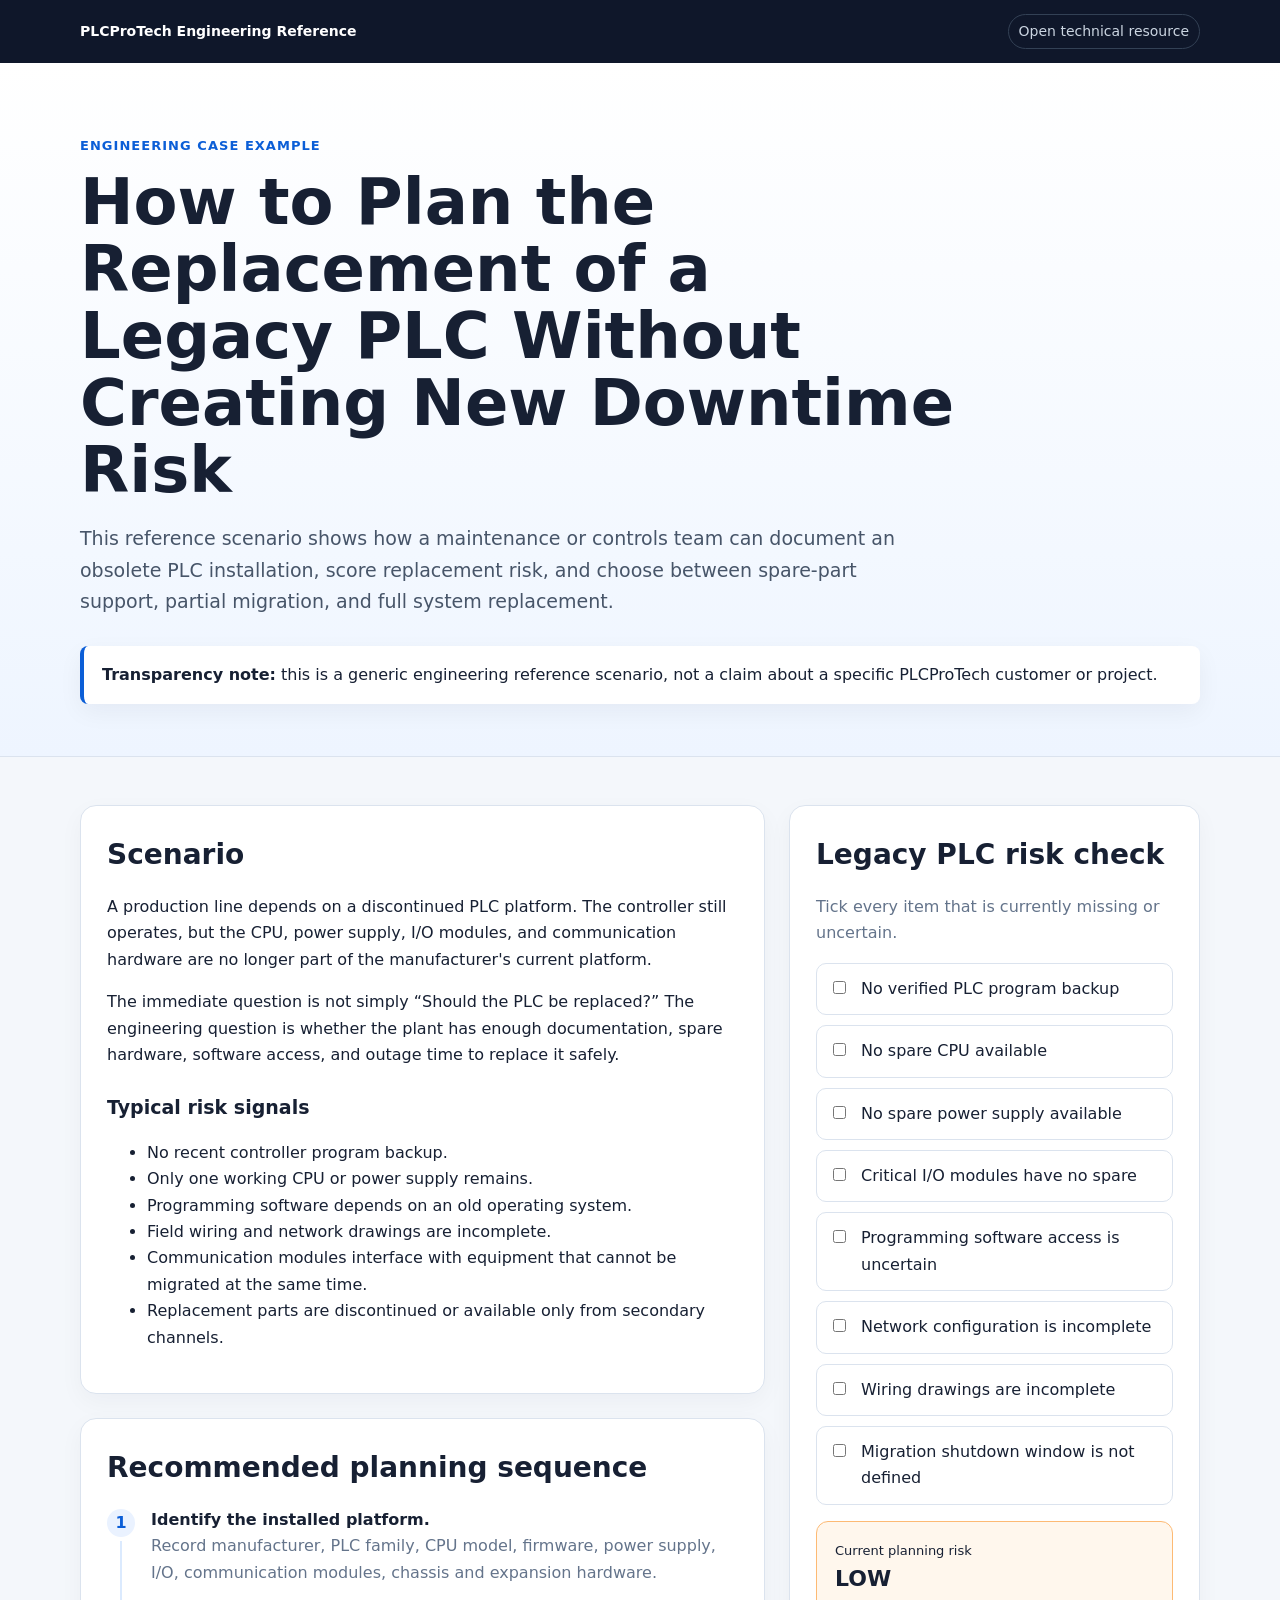
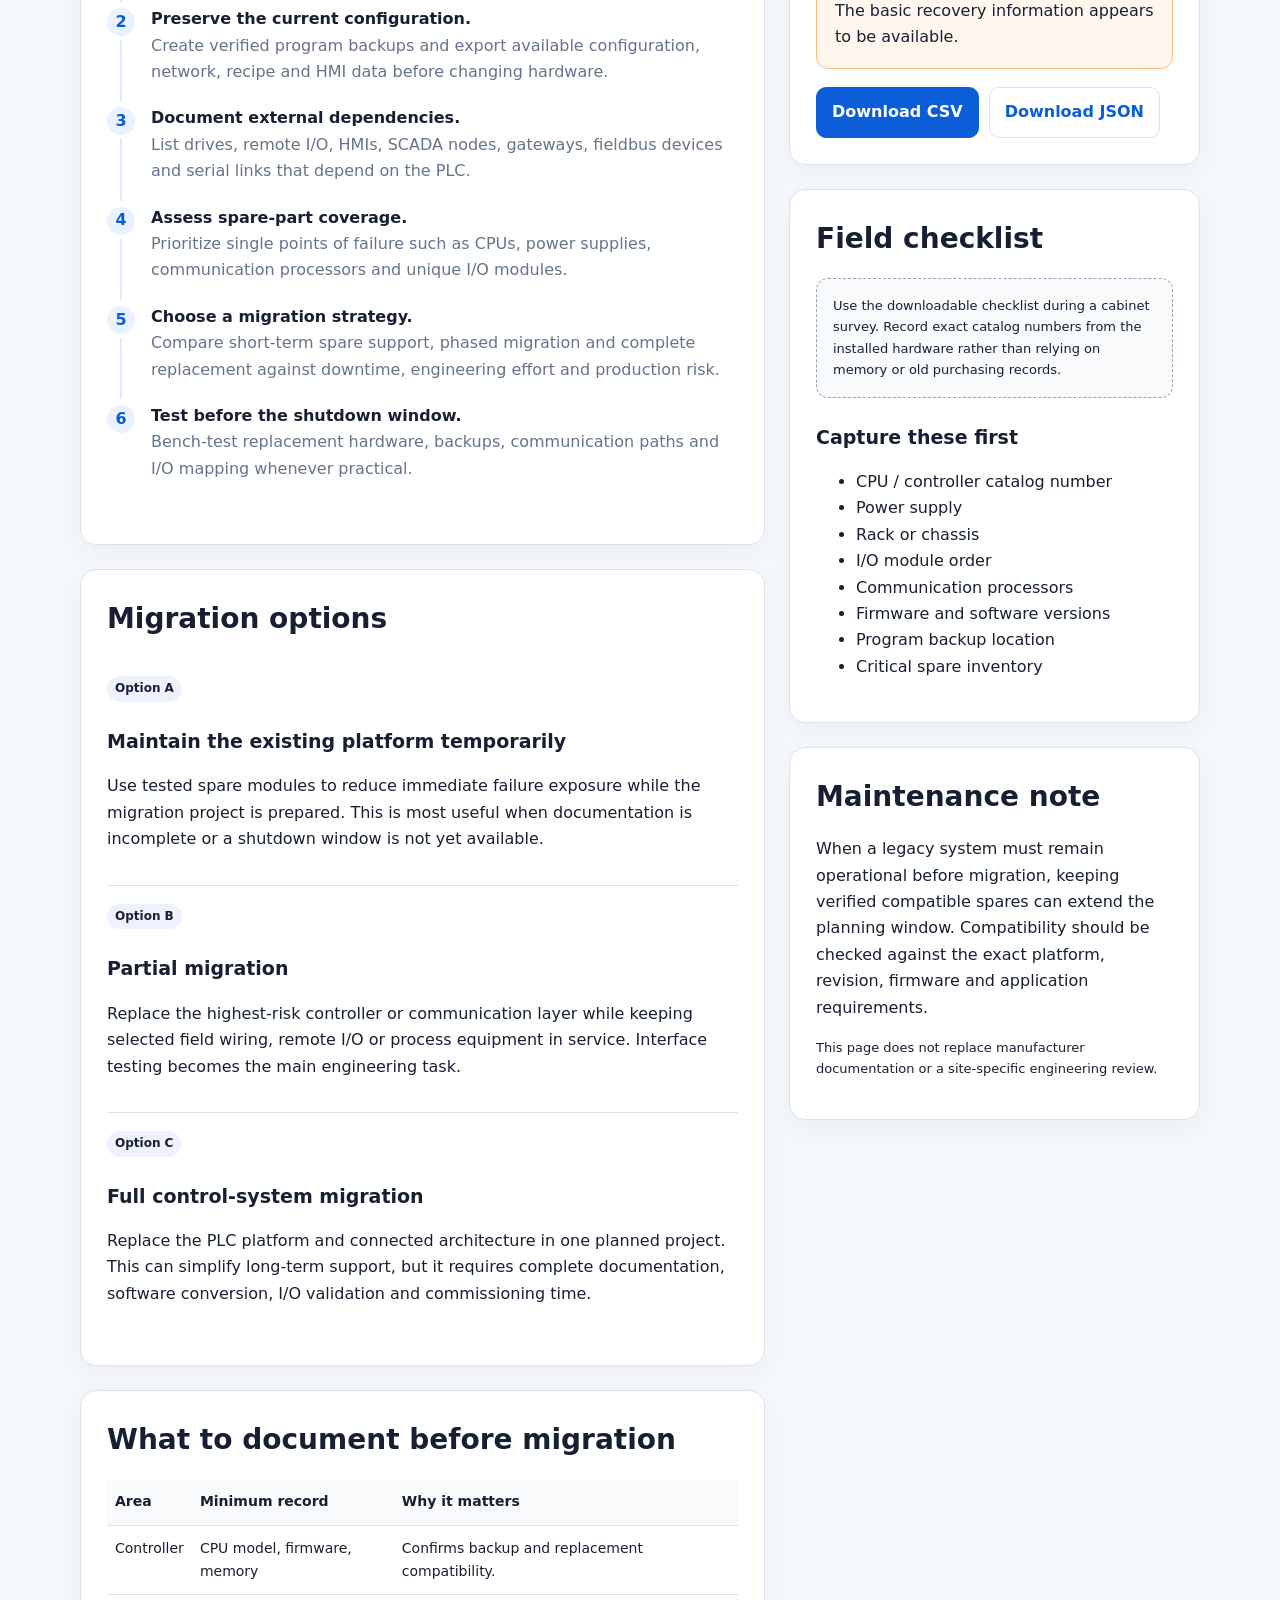
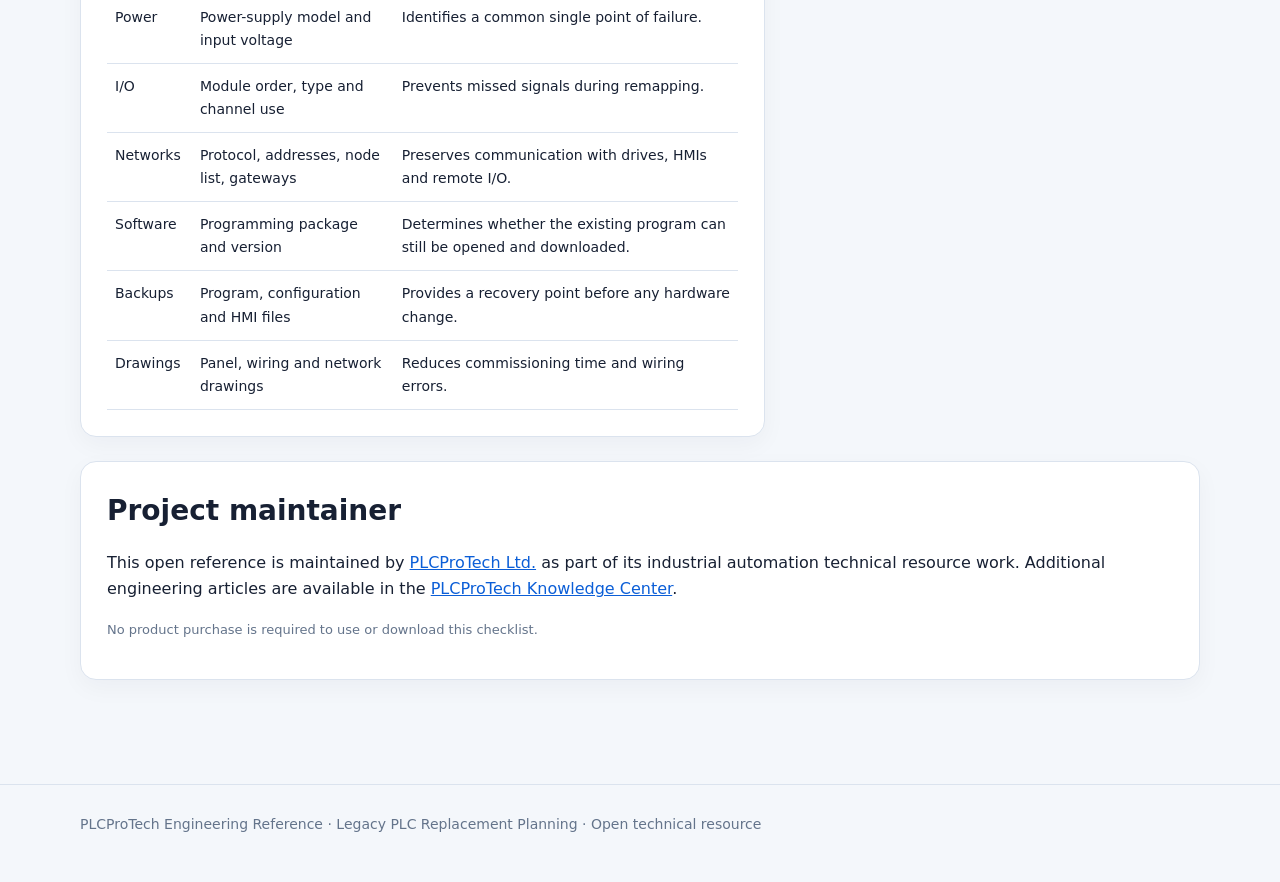
==== index.html @ 2e5b4a59 "Replace old template with legacy PLC replacement engineering case" ====
<!DOCTYPE html>
<html lang="en">
<head>
  <meta charset="utf-8">
  <meta name="viewport" content="width=device-width, initial-scale=1">
  <title>Legacy PLC Replacement Planning Case | Engineering Reference</title>
  <meta name="description" content="A practical engineering reference for assessing legacy PLC replacement risk, documenting installed hardware, and planning staged migration without unnecessary downtime.">
  <meta name="robots" content="index,follow">
  <style>
    :root{--bg:#f4f7fb;--card:#fff;--text:#172033;--muted:#64748b;--line:#dbe3ee;--brand:#0b5ed7;--soft:#eaf2ff;--warn:#fff7ed;--warnline:#fdba74;--good:#ecfdf5;--goodline:#86efac}
    *{box-sizing:border-box}html{scroll-behavior:smooth}body{margin:0;font-family:Inter,ui-sans-serif,system-ui,-apple-system,BlinkMacSystemFont,"Segoe UI",sans-serif;background:var(--bg);color:var(--text);line-height:1.65}
    a{color:var(--brand)}.wrap{width:min(1120px,92vw);margin:auto}.top{background:#0f172a;color:#fff;padding:14px 0;font-size:14px}.top .wrap{display:flex;justify-content:space-between;gap:20px;align-items:center}.badge{display:inline-block;padding:5px 10px;border:1px solid #334155;border-radius:999px;color:#cbd5e1}
    header{padding:72px 0 52px;background:linear-gradient(180deg,#fff 0%,#eef5ff 100%);border-bottom:1px solid var(--line)}.eyebrow{font-size:13px;font-weight:700;letter-spacing:.08em;text-transform:uppercase;color:var(--brand)}h1{font-size:clamp(36px,6vw,64px);line-height:1.05;margin:12px 0 18px;max-width:900px}header p{font-size:19px;max-width:820px;color:#475569}.notice{margin-top:28px;padding:16px 18px;border-left:4px solid var(--brand);background:#fff;border-radius:8px;box-shadow:0 8px 24px rgba(15,23,42,.05)}
    main{padding:48px 0 80px}.grid{display:grid;grid-template-columns:1.25fr .75fr;gap:24px}.card{background:var(--card);border:1px solid var(--line);border-radius:16px;padding:26px;box-shadow:0 8px 24px rgba(15,23,42,.04);margin-bottom:24px}h2{font-size:28px;margin:0 0 16px}h3{font-size:19px;margin:24px 0 8px}.muted{color:var(--muted)}.steps{counter-reset:item;padding:0;list-style:none}.steps li{counter-increment:item;position:relative;padding:0 0 20px 44px}.steps li:before{content:counter(item);position:absolute;left:0;top:2px;width:28px;height:28px;border-radius:50%;display:grid;place-items:center;background:var(--soft);color:var(--brand);font-weight:700}.steps li:not(:last-child):after{content:"";position:absolute;left:13px;top:34px;bottom:4px;width:2px;background:#dbeafe}
    .check{display:grid;gap:10px}.check label{display:flex;gap:12px;align-items:flex-start;padding:12px;border:1px solid var(--line);border-radius:10px;background:#fff;cursor:pointer}.check input{margin-top:5px}.score{padding:18px;border-radius:12px;background:var(--warn);border:1px solid var(--warnline);margin-top:16px}.score.good{background:var(--good);border-color:var(--goodline)}.score strong{font-size:22px}.btns{display:flex;flex-wrap:wrap;gap:10px;margin-top:18px}.btn{display:inline-block;padding:11px 15px;border-radius:10px;border:1px solid var(--line);text-decoration:none;background:#fff;font-weight:650}.btn.primary{background:var(--brand);border-color:var(--brand);color:#fff}
    table{width:100%;border-collapse:collapse;font-size:14px}th,td{text-align:left;border-bottom:1px solid var(--line);padding:11px 8px;vertical-align:top}th{background:#f8fafc}.pill{display:inline-block;padding:3px 8px;border-radius:999px;background:#eef2ff;font-size:12px;font-weight:700}.option{padding:16px 0;border-bottom:1px solid var(--line)}.option:last-child{border-bottom:0}.footer{border-top:1px solid var(--line);padding:28px 0 46px;color:var(--muted);font-size:14px}.small{font-size:13px}.callout{background:#f8fafc;border:1px dashed #94a3b8;padding:16px;border-radius:12px}
    @media(max-width:820px){.grid{grid-template-columns:1fr}.top .wrap{align-items:flex-start;flex-direction:column}header{padding-top:48px}.card{padding:20px}}
  </style>
</head>
<body>
  <div class="top"><div class="wrap"><strong>PLCProTech Engineering Reference</strong><span class="badge">Open technical resource</span></div></div>
  <header>
    <div class="wrap">
      <div class="eyebrow">Engineering Case Example</div>
      <h1>How to Plan the Replacement of a Legacy PLC Without Creating New Downtime Risk</h1>
      <p>This reference scenario shows how a maintenance or controls team can document an obsolete PLC installation, score replacement risk, and choose between spare-part support, partial migration, and full system replacement.</p>
      <div class="notice"><strong>Transparency note:</strong> this is a generic engineering reference scenario, not a claim about a specific PLCProTech customer or project.</div>
    </div>
  </header>

  <main class="wrap">
    <div class="grid">
      <section>
        <div class="card">
          <h2>Scenario</h2>
          <p>A production line depends on a discontinued PLC platform. The controller still operates, but the CPU, power supply, I/O modules, and communication hardware are no longer part of the manufacturer's current platform.</p>
          <p>The immediate question is not simply “Should the PLC be replaced?” The engineering question is whether the plant has enough documentation, spare hardware, software access, and outage time to replace it safely.</p>
          <h3>Typical risk signals</h3>
          <ul>
            <li>No recent controller program backup.</li>
            <li>Only one working CPU or power supply remains.</li>
            <li>Programming software depends on an old operating system.</li>
            <li>Field wiring and network drawings are incomplete.</li>
            <li>Communication modules interface with equipment that cannot be migrated at the same time.</li>
            <li>Replacement parts are discontinued or available only from secondary channels.</li>
          </ul>
        </div>

        <div class="card">
          <h2>Recommended planning sequence</h2>
          <ol class="steps">
            <li><strong>Identify the installed platform.</strong><br><span class="muted">Record manufacturer, PLC family, CPU model, firmware, power supply, I/O, communication modules, chassis and expansion hardware.</span></li>
            <li><strong>Preserve the current configuration.</strong><br><span class="muted">Create verified program backups and export available configuration, network, recipe and HMI data before changing hardware.</span></li>
            <li><strong>Document external dependencies.</strong><br><span class="muted">List drives, remote I/O, HMIs, SCADA nodes, gateways, fieldbus devices and serial links that depend on the PLC.</span></li>
            <li><strong>Assess spare-part coverage.</strong><br><span class="muted">Prioritize single points of failure such as CPUs, power supplies, communication processors and unique I/O modules.</span></li>
            <li><strong>Choose a migration strategy.</strong><br><span class="muted">Compare short-term spare support, phased migration and complete replacement against downtime, engineering effort and production risk.</span></li>
            <li><strong>Test before the shutdown window.</strong><br><span class="muted">Bench-test replacement hardware, backups, communication paths and I/O mapping whenever practical.</span></li>
          </ol>
        </div>

        <div class="card">
          <h2>Migration options</h2>
          <div class="option"><span class="pill">Option A</span><h3>Maintain the existing platform temporarily</h3><p>Use tested spare modules to reduce immediate failure exposure while the migration project is prepared. This is most useful when documentation is incomplete or a shutdown window is not yet available.</p></div>
          <div class="option"><span class="pill">Option B</span><h3>Partial migration</h3><p>Replace the highest-risk controller or communication layer while keeping selected field wiring, remote I/O or process equipment in service. Interface testing becomes the main engineering task.</p></div>
          <div class="option"><span class="pill">Option C</span><h3>Full control-system migration</h3><p>Replace the PLC platform and connected architecture in one planned project. This can simplify long-term support, but it requires complete documentation, software conversion, I/O validation and commissioning time.</p></div>
        </div>

        <div class="card">
          <h2>What to document before migration</h2>
          <div style="overflow:auto"><table>
            <thead><tr><th>Area</th><th>Minimum record</th><th>Why it matters</th></tr></thead>
            <tbody>
              <tr><td>Controller</td><td>CPU model, firmware, memory</td><td>Confirms backup and replacement compatibility.</td></tr>
              <tr><td>Power</td><td>Power-supply model and input voltage</td><td>Identifies a common single point of failure.</td></tr>
              <tr><td>I/O</td><td>Module order, type and channel use</td><td>Prevents missed signals during remapping.</td></tr>
              <tr><td>Networks</td><td>Protocol, addresses, node list, gateways</td><td>Preserves communication with drives, HMIs and remote I/O.</td></tr>
              <tr><td>Software</td><td>Programming package and version</td><td>Determines whether the existing program can still be opened and downloaded.</td></tr>
              <tr><td>Backups</td><td>Program, configuration and HMI files</td><td>Provides a recovery point before any hardware change.</td></tr>
              <tr><td>Drawings</td><td>Panel, wiring and network drawings</td><td>Reduces commissioning time and wiring errors.</td></tr>
            </tbody>
          </table></div>
        </div>
      </section>

      <aside>
        <div class="card">
          <h2>Legacy PLC risk check</h2>
          <p class="muted">Tick every item that is currently missing or uncertain.</p>
          <div class="check" id="riskChecks">
            <label><input type="checkbox">No verified PLC program backup</label>
            <label><input type="checkbox">No spare CPU available</label>
            <label><input type="checkbox">No spare power supply available</label>
            <label><input type="checkbox">Critical I/O modules have no spare</label>
            <label><input type="checkbox">Programming software access is uncertain</label>
            <label><input type="checkbox">Network configuration is incomplete</label>
            <label><input type="checkbox">Wiring drawings are incomplete</label>
            <label><input type="checkbox">Migration shutdown window is not defined</label>
          </div>
          <div class="score" id="scoreBox"><div class="small">Current planning risk</div><strong id="riskText">LOW</strong><div id="riskNote">The basic recovery information appears to be available.</div></div>
          <div class="btns">
            <a class="btn primary" href="data/legacy-plc-migration-checklist.csv">Download CSV</a>
            <a class="btn" href="data/legacy-plc-migration-checklist.json">Download JSON</a>
          </div>
        </div>

        <div class="card">
          <h2>Field checklist</h2>
          <div class="callout small">Use the downloadable checklist during a cabinet survey. Record exact catalog numbers from the installed hardware rather than relying on memory or old purchasing records.</div>
          <h3>Capture these first</h3>
          <ul>
            <li>CPU / controller catalog number</li>
            <li>Power supply</li>
            <li>Rack or chassis</li>
            <li>I/O module order</li>
            <li>Communication processors</li>
            <li>Firmware and software versions</li>
            <li>Program backup location</li>
            <li>Critical spare inventory</li>
          </ul>
        </div>

        <div class="card">
          <h2>Maintenance note</h2>
          <p>When a legacy system must remain operational before migration, keeping verified compatible spares can extend the planning window. Compatibility should be checked against the exact platform, revision, firmware and application requirements.</p>
          <p class="small">This page does not replace manufacturer documentation or a site-specific engineering review.</p>
        </div>
      </aside>
    </div>

    <div class="card">
      <h2>Project maintainer</h2>
      <p>This open reference is maintained by <a href="https://www.plcprotech.com/pages/about-us">PLCProTech Ltd.</a> as part of its industrial automation technical resource work. Additional engineering articles are available in the <a href="https://www.plcprotech.com/blogs/knowledge">PLCProTech Knowledge Center</a>.</p>
      <p class="small muted">No product purchase is required to use or download this checklist.</p>
    </div>
  </main>

  <footer class="footer"><div class="wrap">PLCProTech Engineering Reference · Legacy PLC Replacement Planning · Open technical resource</div></footer>

  <script>
    const checks=[...document.querySelectorAll('#riskChecks input')];
    const text=document.getElementById('riskText');
    const note=document.getElementById('riskNote');
    const box=document.getElementById('scoreBox');
    function updateRisk(){
      const n=checks.filter(x=>x.checked).length;
      box.classList.remove('good');
      if(n<=1){text.textContent='LOW';note.textContent='The basic recovery information appears to be available.';box.classList.add('good')}
      else if(n<=3){text.textContent='MODERATE';note.textContent='Close the documentation and spare-coverage gaps before planning hardware changes.'}
      else if(n<=5){text.textContent='HIGH';note.textContent='The system has multiple recovery or migration gaps. Build a recovery plan before intervention.'}
      else{text.textContent='VERY HIGH';note.textContent='Avoid unnecessary changes until backups, documentation, spares and migration dependencies are reviewed.'}
    }
    checks.forEach(x=>x.addEventListener('change',updateRisk));
  </script>
</body>
</html>
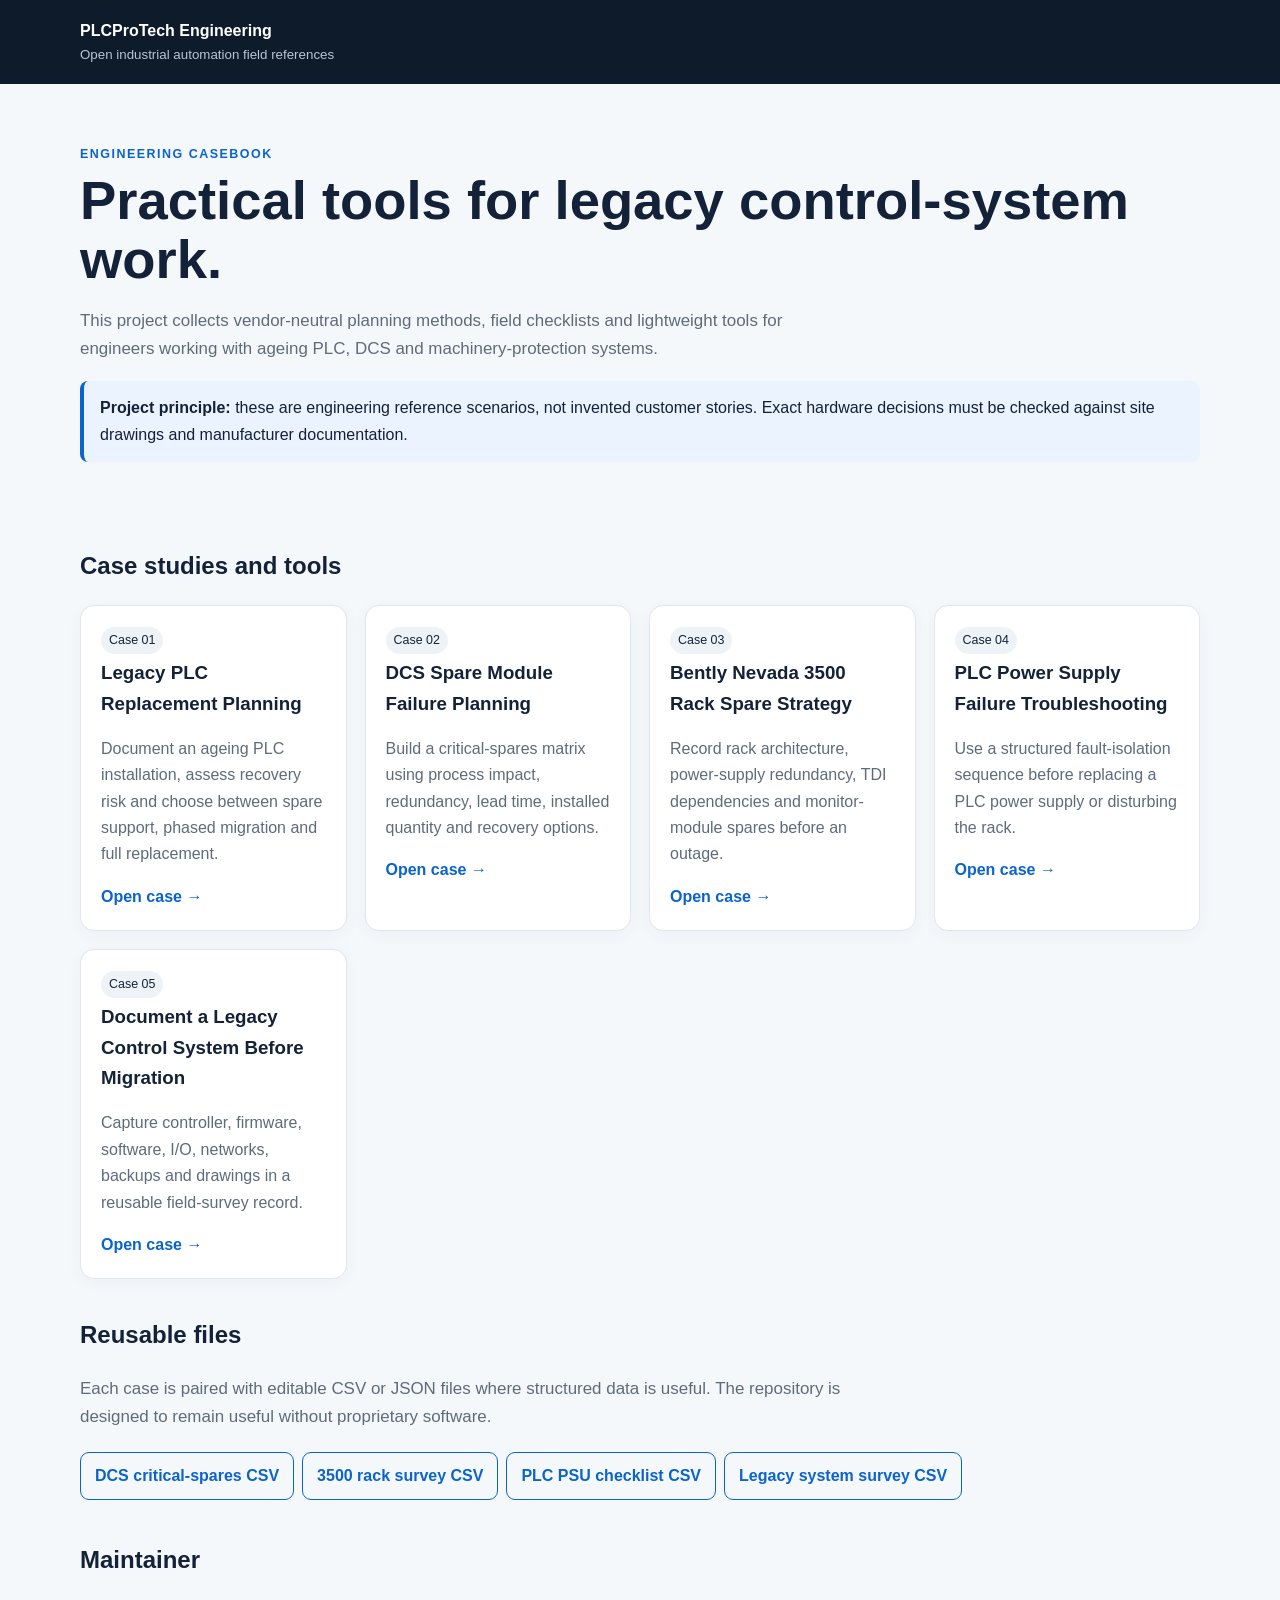
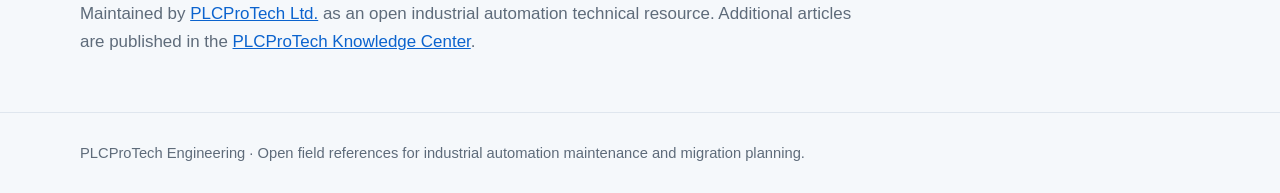
==== commit 0c3b6b6d: "Expand engineering casebook with DCS, 3500, PSU and migration tools" ====
--- a/index.html
+++ b/index.html
@@ -1,155 +1 @@
-<!DOCTYPE html>
-<html lang="en">
-<head>
-  <meta charset="utf-8">
-  <meta name="viewport" content="width=device-width, initial-scale=1">
-  <title>Legacy PLC Replacement Planning Case | Engineering Reference</title>
-  <meta name="description" content="A practical engineering reference for assessing legacy PLC replacement risk, documenting installed hardware, and planning staged migration without unnecessary downtime.">
-  <meta name="robots" content="index,follow">
-  <style>
-    :root{--bg:#f4f7fb;--card:#fff;--text:#172033;--muted:#64748b;--line:#dbe3ee;--brand:#0b5ed7;--soft:#eaf2ff;--warn:#fff7ed;--warnline:#fdba74;--good:#ecfdf5;--goodline:#86efac}
-    *{box-sizing:border-box}html{scroll-behavior:smooth}body{margin:0;font-family:Inter,ui-sans-serif,system-ui,-apple-system,BlinkMacSystemFont,"Segoe UI",sans-serif;background:var(--bg);color:var(--text);line-height:1.65}
-    a{color:var(--brand)}.wrap{width:min(1120px,92vw);margin:auto}.top{background:#0f172a;color:#fff;padding:14px 0;font-size:14px}.top .wrap{display:flex;justify-content:space-between;gap:20px;align-items:center}.badge{display:inline-block;padding:5px 10px;border:1px solid #334155;border-radius:999px;color:#cbd5e1}
-    header{padding:72px 0 52px;background:linear-gradient(180deg,#fff 0%,#eef5ff 100%);border-bottom:1px solid var(--line)}.eyebrow{font-size:13px;font-weight:700;letter-spacing:.08em;text-transform:uppercase;color:var(--brand)}h1{font-size:clamp(36px,6vw,64px);line-height:1.05;margin:12px 0 18px;max-width:900px}header p{font-size:19px;max-width:820px;color:#475569}.notice{margin-top:28px;padding:16px 18px;border-left:4px solid var(--brand);background:#fff;border-radius:8px;box-shadow:0 8px 24px rgba(15,23,42,.05)}
-    main{padding:48px 0 80px}.grid{display:grid;grid-template-columns:1.25fr .75fr;gap:24px}.card{background:var(--card);border:1px solid var(--line);border-radius:16px;padding:26px;box-shadow:0 8px 24px rgba(15,23,42,.04);margin-bottom:24px}h2{font-size:28px;margin:0 0 16px}h3{font-size:19px;margin:24px 0 8px}.muted{color:var(--muted)}.steps{counter-reset:item;padding:0;list-style:none}.steps li{counter-increment:item;position:relative;padding:0 0 20px 44px}.steps li:before{content:counter(item);position:absolute;left:0;top:2px;width:28px;height:28px;border-radius:50%;display:grid;place-items:center;background:var(--soft);color:var(--brand);font-weight:700}.steps li:not(:last-child):after{content:"";position:absolute;left:13px;top:34px;bottom:4px;width:2px;background:#dbeafe}
-    .check{display:grid;gap:10px}.check label{display:flex;gap:12px;align-items:flex-start;padding:12px;border:1px solid var(--line);border-radius:10px;background:#fff;cursor:pointer}.check input{margin-top:5px}.score{padding:18px;border-radius:12px;background:var(--warn);border:1px solid var(--warnline);margin-top:16px}.score.good{background:var(--good);border-color:var(--goodline)}.score strong{font-size:22px}.btns{display:flex;flex-wrap:wrap;gap:10px;margin-top:18px}.btn{display:inline-block;padding:11px 15px;border-radius:10px;border:1px solid var(--line);text-decoration:none;background:#fff;font-weight:650}.btn.primary{background:var(--brand);border-color:var(--brand);color:#fff}
-    table{width:100%;border-collapse:collapse;font-size:14px}th,td{text-align:left;border-bottom:1px solid var(--line);padding:11px 8px;vertical-align:top}th{background:#f8fafc}.pill{display:inline-block;padding:3px 8px;border-radius:999px;background:#eef2ff;font-size:12px;font-weight:700}.option{padding:16px 0;border-bottom:1px solid var(--line)}.option:last-child{border-bottom:0}.footer{border-top:1px solid var(--line);padding:28px 0 46px;color:var(--muted);font-size:14px}.small{font-size:13px}.callout{background:#f8fafc;border:1px dashed #94a3b8;padding:16px;border-radius:12px}
-    @media(max-width:820px){.grid{grid-template-columns:1fr}.top .wrap{align-items:flex-start;flex-direction:column}header{padding-top:48px}.card{padding:20px}}
-  </style>
-</head>
-<body>
-  <div class="top"><div class="wrap"><strong>PLCProTech Engineering Reference</strong><span class="badge">Open technical resource</span></div></div>
-  <header>
-    <div class="wrap">
-      <div class="eyebrow">Engineering Case Example</div>
-      <h1>How to Plan the Replacement of a Legacy PLC Without Creating New Downtime Risk</h1>
-      <p>This reference scenario shows how a maintenance or controls team can document an obsolete PLC installation, score replacement risk, and choose between spare-part support, partial migration, and full system replacement.</p>
-      <div class="notice"><strong>Transparency note:</strong> this is a generic engineering reference scenario, not a claim about a specific PLCProTech customer or project.</div>
-    </div>
-  </header>
-
-  <main class="wrap">
-    <div class="grid">
-      <section>
-        <div class="card">
-          <h2>Scenario</h2>
-          <p>A production line depends on a discontinued PLC platform. The controller still operates, but the CPU, power supply, I/O modules, and communication hardware are no longer part of the manufacturer's current platform.</p>
-          <p>The immediate question is not simply “Should the PLC be replaced?” The engineering question is whether the plant has enough documentation, spare hardware, software access, and outage time to replace it safely.</p>
-          <h3>Typical risk signals</h3>
-          <ul>
-            <li>No recent controller program backup.</li>
-            <li>Only one working CPU or power supply remains.</li>
-            <li>Programming software depends on an old operating system.</li>
-            <li>Field wiring and network drawings are incomplete.</li>
-            <li>Communication modules interface with equipment that cannot be migrated at the same time.</li>
-            <li>Replacement parts are discontinued or available only from secondary channels.</li>
-          </ul>
-        </div>
-
-        <div class="card">
-          <h2>Recommended planning sequence</h2>
-          <ol class="steps">
-            <li><strong>Identify the installed platform.</strong><br><span class="muted">Record manufacturer, PLC family, CPU model, firmware, power supply, I/O, communication modules, chassis and expansion hardware.</span></li>
-            <li><strong>Preserve the current configuration.</strong><br><span class="muted">Create verified program backups and export available configuration, network, recipe and HMI data before changing hardware.</span></li>
-            <li><strong>Document external dependencies.</strong><br><span class="muted">List drives, remote I/O, HMIs, SCADA nodes, gateways, fieldbus devices and serial links that depend on the PLC.</span></li>
-            <li><strong>Assess spare-part coverage.</strong><br><span class="muted">Prioritize single points of failure such as CPUs, power supplies, communication processors and unique I/O modules.</span></li>
-            <li><strong>Choose a migration strategy.</strong><br><span class="muted">Compare short-term spare support, phased migration and complete replacement against downtime, engineering effort and production risk.</span></li>
-            <li><strong>Test before the shutdown window.</strong><br><span class="muted">Bench-test replacement hardware, backups, communication paths and I/O mapping whenever practical.</span></li>
-          </ol>
-        </div>
-
-        <div class="card">
-          <h2>Migration options</h2>
-          <div class="option"><span class="pill">Option A</span><h3>Maintain the existing platform temporarily</h3><p>Use tested spare modules to reduce immediate failure exposure while the migration project is prepared. This is most useful when documentation is incomplete or a shutdown window is not yet available.</p></div>
-          <div class="option"><span class="pill">Option B</span><h3>Partial migration</h3><p>Replace the highest-risk controller or communication layer while keeping selected field wiring, remote I/O or process equipment in service. Interface testing becomes the main engineering task.</p></div>
-          <div class="option"><span class="pill">Option C</span><h3>Full control-system migration</h3><p>Replace the PLC platform and connected architecture in one planned project. This can simplify long-term support, but it requires complete documentation, software conversion, I/O validation and commissioning time.</p></div>
-        </div>
-
-        <div class="card">
-          <h2>What to document before migration</h2>
-          <div style="overflow:auto"><table>
-            <thead><tr><th>Area</th><th>Minimum record</th><th>Why it matters</th></tr></thead>
-            <tbody>
-              <tr><td>Controller</td><td>CPU model, firmware, memory</td><td>Confirms backup and replacement compatibility.</td></tr>
-              <tr><td>Power</td><td>Power-supply model and input voltage</td><td>Identifies a common single point of failure.</td></tr>
-              <tr><td>I/O</td><td>Module order, type and channel use</td><td>Prevents missed signals during remapping.</td></tr>
-              <tr><td>Networks</td><td>Protocol, addresses, node list, gateways</td><td>Preserves communication with drives, HMIs and remote I/O.</td></tr>
-              <tr><td>Software</td><td>Programming package and version</td><td>Determines whether the existing program can still be opened and downloaded.</td></tr>
-              <tr><td>Backups</td><td>Program, configuration and HMI files</td><td>Provides a recovery point before any hardware change.</td></tr>
-              <tr><td>Drawings</td><td>Panel, wiring and network drawings</td><td>Reduces commissioning time and wiring errors.</td></tr>
-            </tbody>
-          </table></div>
-        </div>
-      </section>
-
-      <aside>
-        <div class="card">
-          <h2>Legacy PLC risk check</h2>
-          <p class="muted">Tick every item that is currently missing or uncertain.</p>
-          <div class="check" id="riskChecks">
-            <label><input type="checkbox">No verified PLC program backup</label>
-            <label><input type="checkbox">No spare CPU available</label>
-            <label><input type="checkbox">No spare power supply available</label>
-            <label><input type="checkbox">Critical I/O modules have no spare</label>
-            <label><input type="checkbox">Programming software access is uncertain</label>
-            <label><input type="checkbox">Network configuration is incomplete</label>
-            <label><input type="checkbox">Wiring drawings are incomplete</label>
-            <label><input type="checkbox">Migration shutdown window is not defined</label>
-          </div>
-          <div class="score" id="scoreBox"><div class="small">Current planning risk</div><strong id="riskText">LOW</strong><div id="riskNote">The basic recovery information appears to be available.</div></div>
-          <div class="btns">
-            <a class="btn primary" href="data/legacy-plc-migration-checklist.csv">Download CSV</a>
-            <a class="btn" href="data/legacy-plc-migration-checklist.json">Download JSON</a>
-          </div>
-        </div>
-
-        <div class="card">
-          <h2>Field checklist</h2>
-          <div class="callout small">Use the downloadable checklist during a cabinet survey. Record exact catalog numbers from the installed hardware rather than relying on memory or old purchasing records.</div>
-          <h3>Capture these first</h3>
-          <ul>
-            <li>CPU / controller catalog number</li>
-            <li>Power supply</li>
-            <li>Rack or chassis</li>
-            <li>I/O module order</li>
-            <li>Communication processors</li>
-            <li>Firmware and software versions</li>
-            <li>Program backup location</li>
-            <li>Critical spare inventory</li>
-          </ul>
-        </div>
-
-        <div class="card">
-          <h2>Maintenance note</h2>
-          <p>When a legacy system must remain operational before migration, keeping verified compatible spares can extend the planning window. Compatibility should be checked against the exact platform, revision, firmware and application requirements.</p>
-          <p class="small">This page does not replace manufacturer documentation or a site-specific engineering review.</p>
-        </div>
-      </aside>
-    </div>
-
-    <div class="card">
-      <h2>Project maintainer</h2>
-      <p>This open reference is maintained by <a href="https://www.plcprotech.com/pages/about-us">PLCProTech Ltd.</a> as part of its industrial automation technical resource work. Additional engineering articles are available in the <a href="https://www.plcprotech.com/blogs/knowledge">PLCProTech Knowledge Center</a>.</p>
-      <p class="small muted">No product purchase is required to use or download this checklist.</p>
-    </div>
-  </main>
-
-  <footer class="footer"><div class="wrap">PLCProTech Engineering Reference · Legacy PLC Replacement Planning · Open technical resource</div></footer>
-
-  <script>
-    const checks=[...document.querySelectorAll('#riskChecks input')];
-    const text=document.getElementById('riskText');
-    const note=document.getElementById('riskNote');
-    const box=document.getElementById('scoreBox');
-    function updateRisk(){
-      const n=checks.filter(x=>x.checked).length;
-      box.classList.remove('good');
-      if(n<=1){text.textContent='LOW';note.textContent='The basic recovery information appears to be available.';box.classList.add('good')}
-      else if(n<=3){text.textContent='MODERATE';note.textContent='Close the documentation and spare-coverage gaps before planning hardware changes.'}
-      else if(n<=5){text.textContent='HIGH';note.textContent='The system has multiple recovery or migration gaps. Build a recovery plan before intervention.'}
-      else{text.textContent='VERY HIGH';note.textContent='Avoid unnecessary changes until backups, documentation, spares and migration dependencies are reviewed.'}
-    }
-    checks.forEach(x=>x.addEventListener('change',updateRisk));
-  </script>
-</body>
-</html>+<!doctype html><html lang="en"><head><meta charset="utf-8"><meta name="viewport" content="width=device-width,initial-scale=1"><title>Industrial Automation Engineering Casebook | PLCProTech</title><meta name="description" content="Open engineering case studies, field checklists and planning tools for legacy PLC, DCS and machinery protection systems."><link rel="stylesheet" href="assets/style.css"></head><body><header><div class="wrap brand">PLCProTech Engineering<small>Open industrial automation field references</small></div></header><main class="wrap"><section class="hero"><div class="eyebrow">Engineering Casebook</div><h1>Practical tools for legacy control-system work.</h1><p class="lead">This project collects vendor-neutral planning methods, field checklists and lightweight tools for engineers working with ageing PLC, DCS and machinery-protection systems.</p><div class="notice"><strong>Project principle:</strong> these are engineering reference scenarios, not invented customer stories. Exact hardware decisions must be checked against site drawings and manufacturer documentation.</div></section><section><h2>Case studies and tools</h2><div class="grid"><article class="card"><span class="tag">Case 01</span><h3>Legacy PLC Replacement Planning</h3><p>Document an ageing PLC installation, assess recovery risk and choose between spare support, phased migration and full replacement.</p><a href="cases/01-legacy-plc-replacement-planning.html">Open case →</a></article><article class="card"><span class="tag">Case 02</span><h3>DCS Spare Module Failure Planning</h3><p>Build a critical-spares matrix using process impact, redundancy, lead time, installed quantity and recovery options.</p><a href="cases/02-dcs-spare-module-failure-planning.html">Open case →</a></article><article class="card"><span class="tag">Case 03</span><h3>Bently Nevada 3500 Rack Spare Strategy</h3><p>Record rack architecture, power-supply redundancy, TDI dependencies and monitor-module spares before an outage.</p><a href="cases/03-bently-nevada-3500-rack-spare-strategy.html">Open case →</a></article><article class="card"><span class="tag">Case 04</span><h3>PLC Power Supply Failure Troubleshooting</h3><p>Use a structured fault-isolation sequence before replacing a PLC power supply or disturbing the rack.</p><a href="cases/04-plc-power-supply-failure-troubleshooting.html">Open case →</a></article><article class="card"><span class="tag">Case 05</span><h3>Document a Legacy Control System Before Migration</h3><p>Capture controller, firmware, software, I/O, networks, backups and drawings in a reusable field-survey record.</p><a href="cases/05-document-legacy-control-system.html">Open case →</a></article></div></section><section><h2>Reusable files</h2><p class="lead">Each case is paired with editable CSV or JSON files where structured data is useful. The repository is designed to remain useful without proprietary software.</p><a class="btn" href="data/dcs-critical-spares.csv">DCS critical-spares CSV</a><a class="btn" href="data/bently-3500-rack-survey.csv">3500 rack survey CSV</a><a class="btn" href="data/plc-power-supply-checklist.csv">PLC PSU checklist CSV</a><a class="btn" href="data/legacy-system-survey.csv">Legacy system survey CSV</a></section><section><h2>Maintainer</h2><p class="lead">Maintained by <a href="https://www.plcprotech.com/pages/about-us">PLCProTech Ltd.</a> as an open industrial automation technical resource. Additional articles are published in the <a href="https://www.plcprotech.com/blogs/knowledge">PLCProTech Knowledge Center</a>.</p></section></main><footer><div class="wrap">PLCProTech Engineering · Open field references for industrial automation maintenance and migration planning.</div></footer></body></html>
--- a/assets/style.css
+++ b/assets/style.css
@@ -0,0 +1 @@
+:root{--ink:#132238;--muted:#5e6b7a;--line:#dfe6ee;--bg:#f5f8fb;--card:#fff;--accent:#0b63ce;--soft:#eaf3ff;--ok:#0a7a45;--warn:#9a5a00;--bad:#b3261e}*{box-sizing:border-box}body{margin:0;font-family:Inter,Arial,sans-serif;color:var(--ink);background:var(--bg);line-height:1.65}a{color:var(--accent)}header{background:#0d1b2a;color:#fff;padding:18px 0}.wrap{width:min(1120px,92%);margin:auto}.brand{font-weight:800}.brand small{display:block;font-weight:400;color:#b7c5d6}.hero{padding:60px 0 30px}.eyebrow{font-size:.78rem;font-weight:800;letter-spacing:.12em;text-transform:uppercase;color:var(--accent)}h1{font-size:clamp(2rem,5vw,3.4rem);line-height:1.1;margin:.35rem 0 1rem}h2{margin-top:2.25rem}h3{margin:.25rem 0}.lead{font-size:1.06rem;color:var(--muted);max-width:780px}.notice{padding:14px 16px;border-left:4px solid var(--accent);background:var(--soft);border-radius:8px;margin:18px 0}.grid{display:grid;grid-template-columns:repeat(auto-fit,minmax(240px,1fr));gap:18px}.card,.tool{background:var(--card);border:1px solid var(--line);border-radius:14px;padding:20px;box-shadow:0 4px 16px rgba(20,40,70,.04)}.card p,.muted{color:var(--muted)}.card a{font-weight:700;text-decoration:none}.check{display:flex;gap:10px;align-items:flex-start;padding:10px 0;border-bottom:1px solid #edf1f5}.check:last-child{border-bottom:0}.result{padding:14px 16px;border-radius:10px;background:#eef3f8;font-weight:700;margin-top:14px}.low{color:var(--ok)}.moderate{color:var(--warn)}.high,.very-high{color:var(--bad)}table{width:100%;border-collapse:collapse;background:#fff}th,td{text-align:left;padding:11px;border-bottom:1px solid var(--line);vertical-align:top}th{background:#eef4fa}.btn{display:inline-block;padding:10px 14px;border:1px solid var(--accent);border-radius:9px;text-decoration:none;font-weight:700;margin:4px 8px 4px 0}.btn.primary{background:var(--accent);color:#fff}code{background:#eef2f6;padding:2px 6px;border-radius:5px}.tag{display:inline-block;padding:3px 8px;border-radius:999px;background:#eef3f8;font-size:.78rem;margin-right:5px}.source{font-size:.9rem;color:var(--muted)}label.field{display:block;margin:12px 0;font-weight:700}input[type=text],input[type=number],select,textarea{width:100%;padding:10px;border:1px solid #cbd5df;border-radius:8px;font:inherit;background:#fff}textarea{min-height:90px}.nav{margin:18px 0}.nav a{margin-right:12px}footer{margin-top:56px;padding:28px 0;border-top:1px solid var(--line);color:var(--muted);font-size:.92rem}@media(max-width:650px){.hero{padding-top:40px}th:nth-child(3),td:nth-child(3){display:none}}
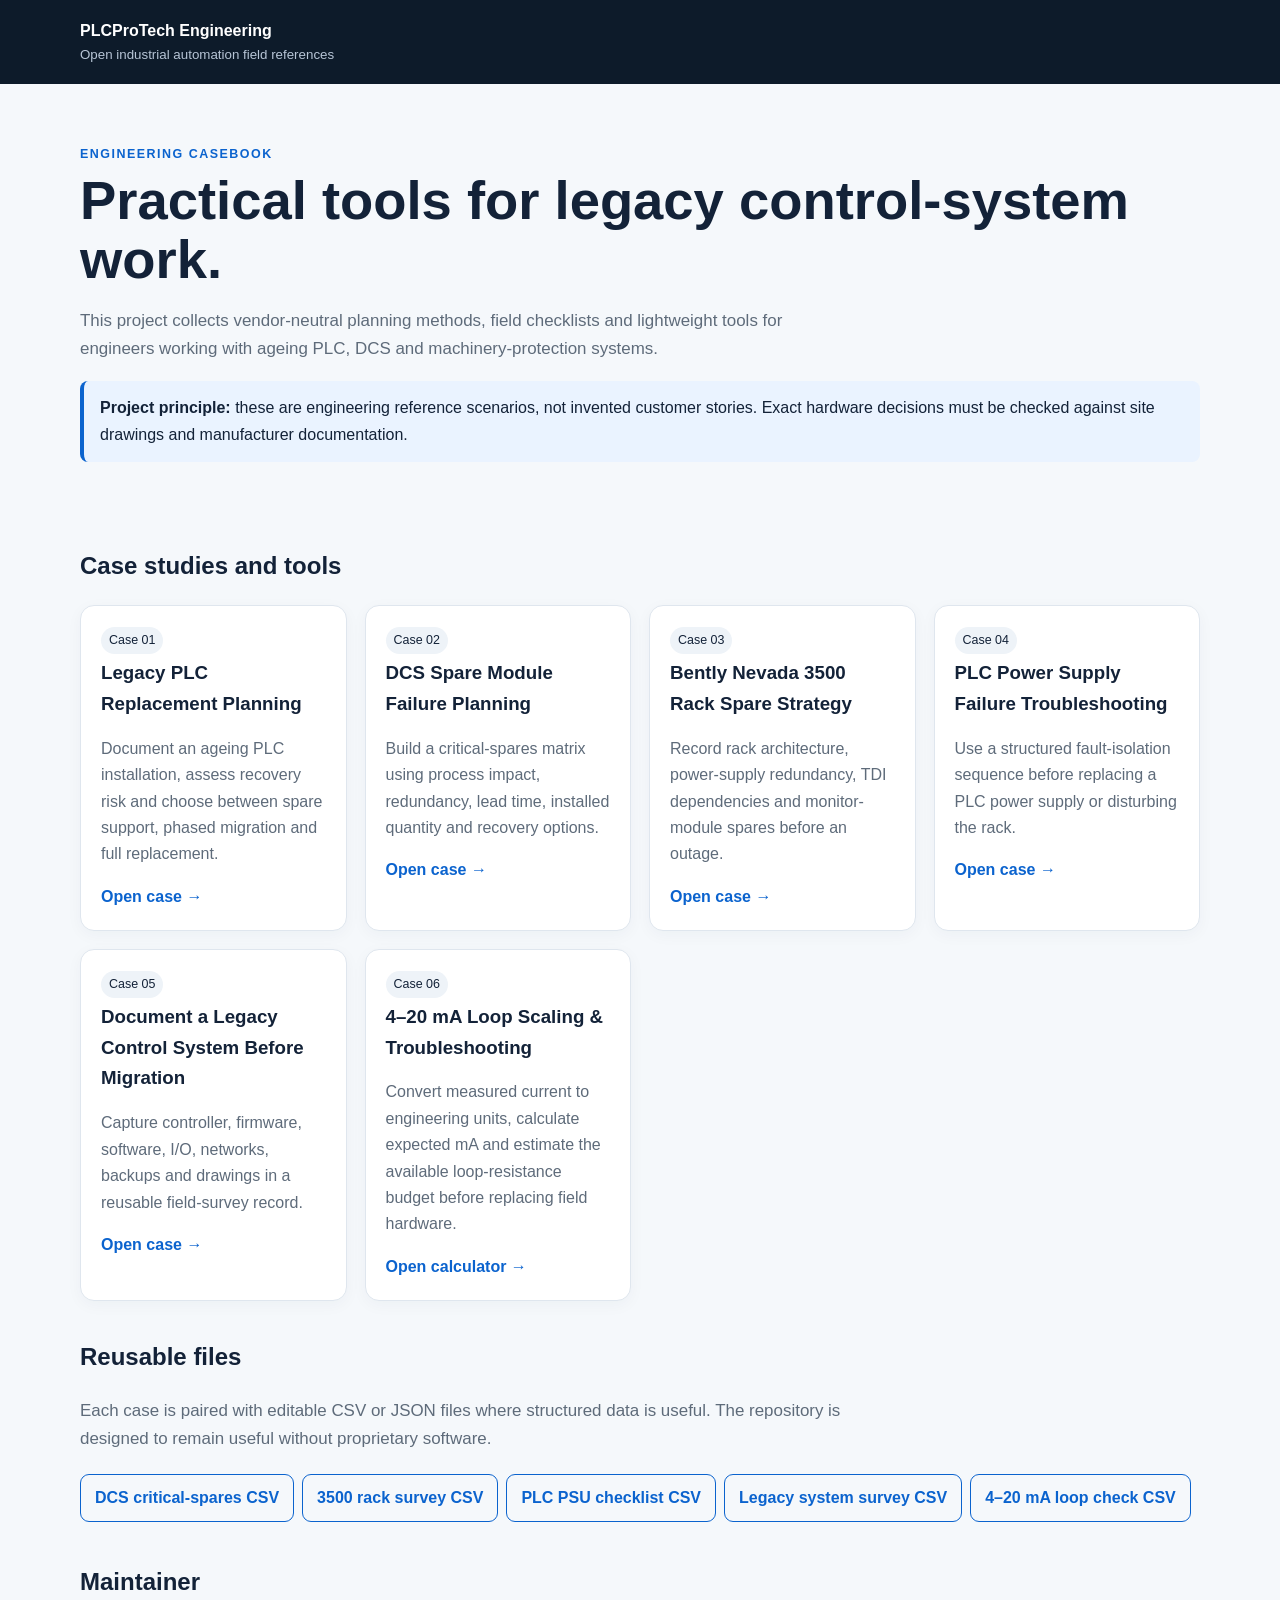
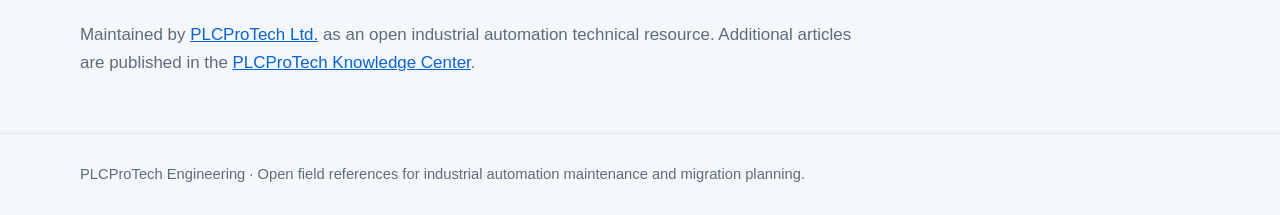
==== commit 44615484: "Link new 4-20 mA troubleshooting case from casebook" ====
--- a/index.html
+++ b/index.html
@@ -1 +1 @@
-<!doctype html><html lang="en"><head><meta charset="utf-8"><meta name="viewport" content="width=device-width,initial-scale=1"><title>Industrial Automation Engineering Casebook | PLCProTech</title><meta name="description" content="Open engineering case studies, field checklists and planning tools for legacy PLC, DCS and machinery protection systems."><link rel="stylesheet" href="assets/style.css"></head><body><header><div class="wrap brand">PLCProTech Engineering<small>Open industrial automation field references</small></div></header><main class="wrap"><section class="hero"><div class="eyebrow">Engineering Casebook</div><h1>Practical tools for legacy control-system work.</h1><p class="lead">This project collects vendor-neutral planning methods, field checklists and lightweight tools for engineers working with ageing PLC, DCS and machinery-protection systems.</p><div class="notice"><strong>Project principle:</strong> these are engineering reference scenarios, not invented customer stories. Exact hardware decisions must be checked against site drawings and manufacturer documentation.</div></section><section><h2>Case studies and tools</h2><div class="grid"><article class="card"><span class="tag">Case 01</span><h3>Legacy PLC Replacement Planning</h3><p>Document an ageing PLC installation, assess recovery risk and choose between spare support, phased migration and full replacement.</p><a href="cases/01-legacy-plc-replacement-planning.html">Open case →</a></article><article class="card"><span class="tag">Case 02</span><h3>DCS Spare Module Failure Planning</h3><p>Build a critical-spares matrix using process impact, redundancy, lead time, installed quantity and recovery options.</p><a href="cases/02-dcs-spare-module-failure-planning.html">Open case →</a></article><article class="card"><span class="tag">Case 03</span><h3>Bently Nevada 3500 Rack Spare Strategy</h3><p>Record rack architecture, power-supply redundancy, TDI dependencies and monitor-module spares before an outage.</p><a href="cases/03-bently-nevada-3500-rack-spare-strategy.html">Open case →</a></article><article class="card"><span class="tag">Case 04</span><h3>PLC Power Supply Failure Troubleshooting</h3><p>Use a structured fault-isolation sequence before replacing a PLC power supply or disturbing the rack.</p><a href="cases/04-plc-power-supply-failure-troubleshooting.html">Open case →</a></article><article class="card"><span class="tag">Case 05</span><h3>Document a Legacy Control System Before Migration</h3><p>Capture controller, firmware, software, I/O, networks, backups and drawings in a reusable field-survey record.</p><a href="cases/05-document-legacy-control-system.html">Open case →</a></article></div></section><section><h2>Reusable files</h2><p class="lead">Each case is paired with editable CSV or JSON files where structured data is useful. The repository is designed to remain useful without proprietary software.</p><a class="btn" href="data/dcs-critical-spares.csv">DCS critical-spares CSV</a><a class="btn" href="data/bently-3500-rack-survey.csv">3500 rack survey CSV</a><a class="btn" href="data/plc-power-supply-checklist.csv">PLC PSU checklist CSV</a><a class="btn" href="data/legacy-system-survey.csv">Legacy system survey CSV</a></section><section><h2>Maintainer</h2><p class="lead">Maintained by <a href="https://www.plcprotech.com/pages/about-us">PLCProTech Ltd.</a> as an open industrial automation technical resource. Additional articles are published in the <a href="https://www.plcprotech.com/blogs/knowledge">PLCProTech Knowledge Center</a>.</p></section></main><footer><div class="wrap">PLCProTech Engineering · Open field references for industrial automation maintenance and migration planning.</div></footer></body></html>+<!doctype html><html lang="en"><head><meta charset="utf-8"><meta name="viewport" content="width=device-width,initial-scale=1"><title>Industrial Automation Engineering Casebook | PLCProTech</title><meta name="description" content="Open engineering case studies, field checklists and planning tools for legacy PLC, DCS and machinery protection systems."><link rel="stylesheet" href="assets/style.css"></head><body><header><div class="wrap brand">PLCProTech Engineering<small>Open industrial automation field references</small></div></header><main class="wrap"><section class="hero"><div class="eyebrow">Engineering Casebook</div><h1>Practical tools for legacy control-system work.</h1><p class="lead">This project collects vendor-neutral planning methods, field checklists and lightweight tools for engineers working with ageing PLC, DCS and machinery-protection systems.</p><div class="notice"><strong>Project principle:</strong> these are engineering reference scenarios, not invented customer stories. Exact hardware decisions must be checked against site drawings and manufacturer documentation.</div></section><section><h2>Case studies and tools</h2><div class="grid"><article class="card"><span class="tag">Case 01</span><h3>Legacy PLC Replacement Planning</h3><p>Document an ageing PLC installation, assess recovery risk and choose between spare support, phased migration and full replacement.</p><a href="cases/01-legacy-plc-replacement-planning.html">Open case →</a></article><article class="card"><span class="tag">Case 02</span><h3>DCS Spare Module Failure Planning</h3><p>Build a critical-spares matrix using process impact, redundancy, lead time, installed quantity and recovery options.</p><a href="cases/02-dcs-spare-module-failure-planning.html">Open case →</a></article><article class="card"><span class="tag">Case 03</span><h3>Bently Nevada 3500 Rack Spare Strategy</h3><p>Record rack architecture, power-supply redundancy, TDI dependencies and monitor-module spares before an outage.</p><a href="cases/03-bently-nevada-3500-rack-spare-strategy.html">Open case →</a></article><article class="card"><span class="tag">Case 04</span><h3>PLC Power Supply Failure Troubleshooting</h3><p>Use a structured fault-isolation sequence before replacing a PLC power supply or disturbing the rack.</p><a href="cases/04-plc-power-supply-failure-troubleshooting.html">Open case →</a></article><article class="card"><span class="tag">Case 05</span><h3>Document a Legacy Control System Before Migration</h3><p>Capture controller, firmware, software, I/O, networks, backups and drawings in a reusable field-survey record.</p><a href="cases/05-document-legacy-control-system.html">Open case →</a></article><article class="card"><span class="tag">Case 06</span><h3>4–20 mA Loop Scaling & Troubleshooting</h3><p>Convert measured current to engineering units, calculate expected mA and estimate the available loop-resistance budget before replacing field hardware.</p><a href="cases/06-4-20ma-loop-scaling-troubleshooting.html">Open calculator →</a></article></div></section><section><h2>Reusable files</h2><p class="lead">Each case is paired with editable CSV or JSON files where structured data is useful. The repository is designed to remain useful without proprietary software.</p><a class="btn" href="data/dcs-critical-spares.csv">DCS critical-spares CSV</a><a class="btn" href="data/bently-3500-rack-survey.csv">3500 rack survey CSV</a><a class="btn" href="data/plc-power-supply-checklist.csv">PLC PSU checklist CSV</a><a class="btn" href="data/legacy-system-survey.csv">Legacy system survey CSV</a><a class="btn" href="data/4-20ma-loop-check.csv">4–20 mA loop check CSV</a></section><section><h2>Maintainer</h2><p class="lead">Maintained by <a href="https://www.plcprotech.com/pages/about-us">PLCProTech Ltd.</a> as an open industrial automation technical resource. Additional articles are published in the <a href="https://www.plcprotech.com/blogs/knowledge">PLCProTech Knowledge Center</a>.</p></section></main><footer><div class="wrap">PLCProTech Engineering · Open field references for industrial automation maintenance and migration planning.</div></footer></body></html>
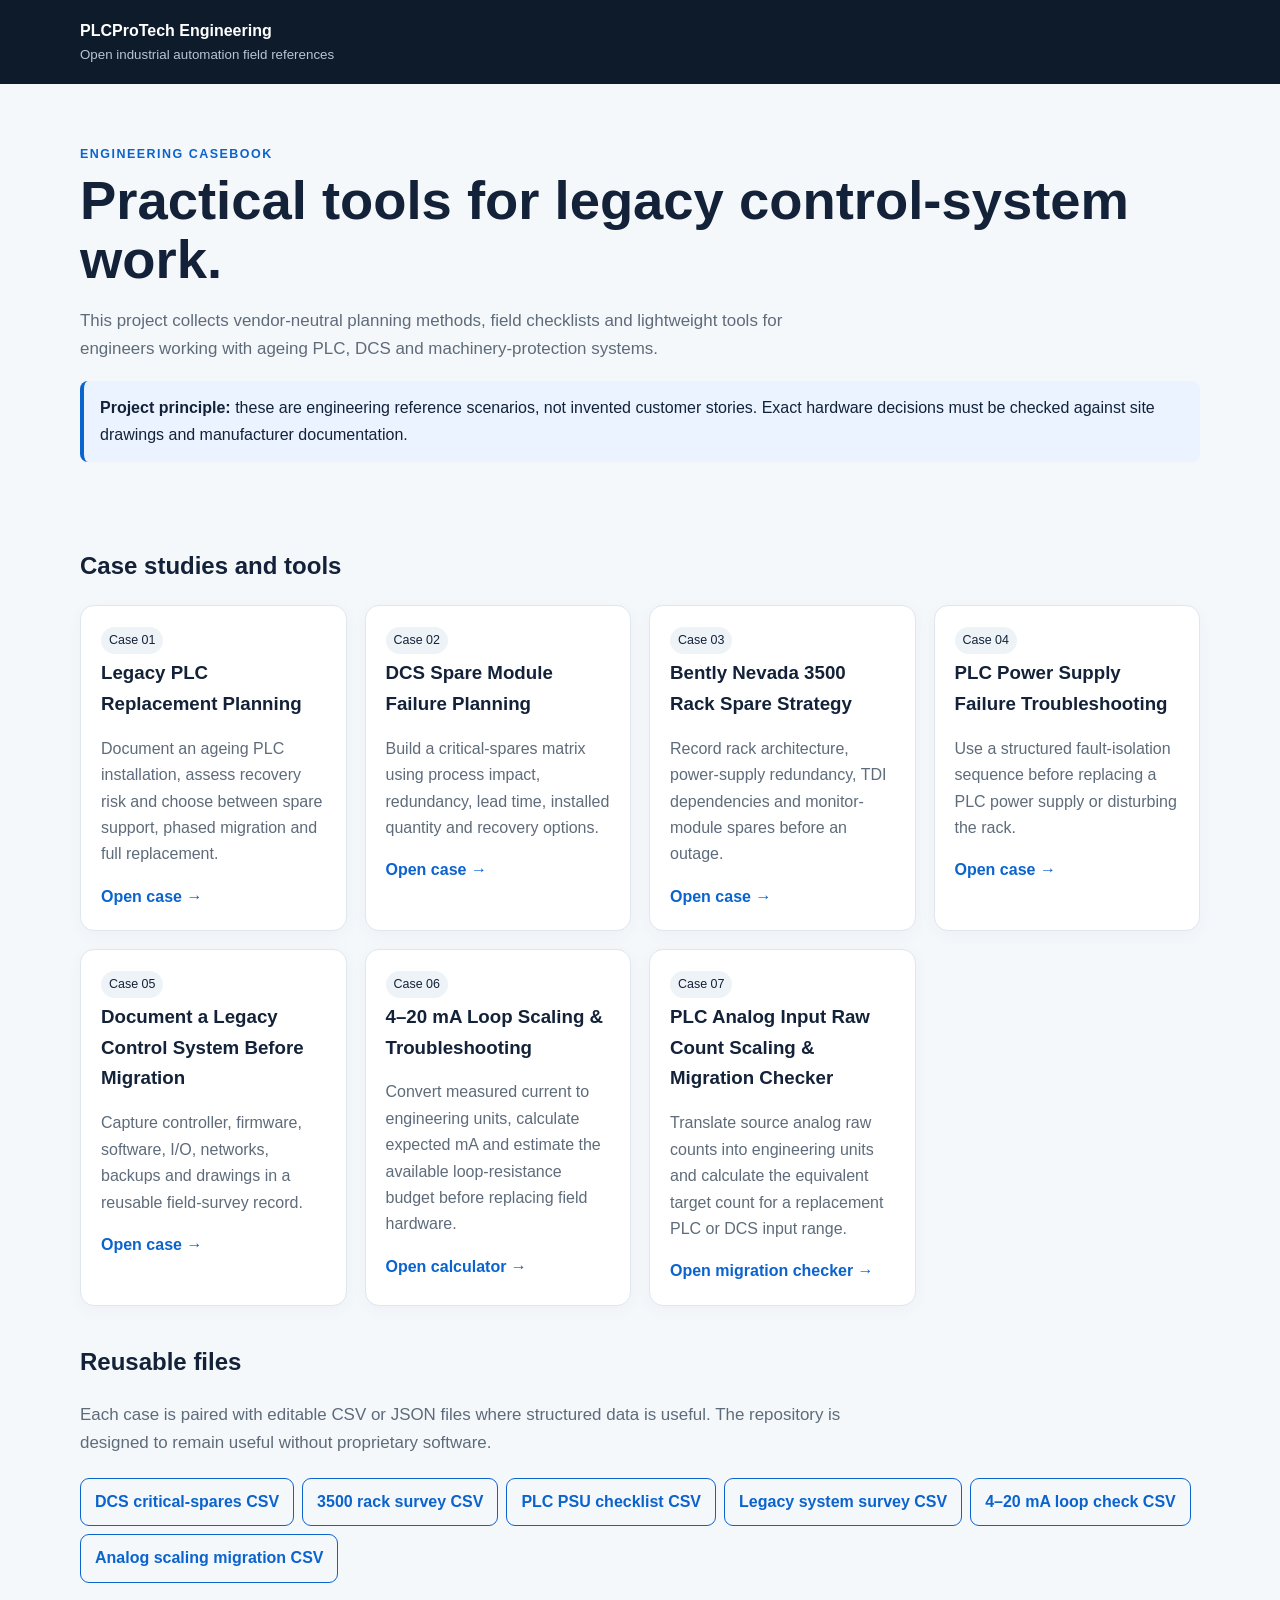
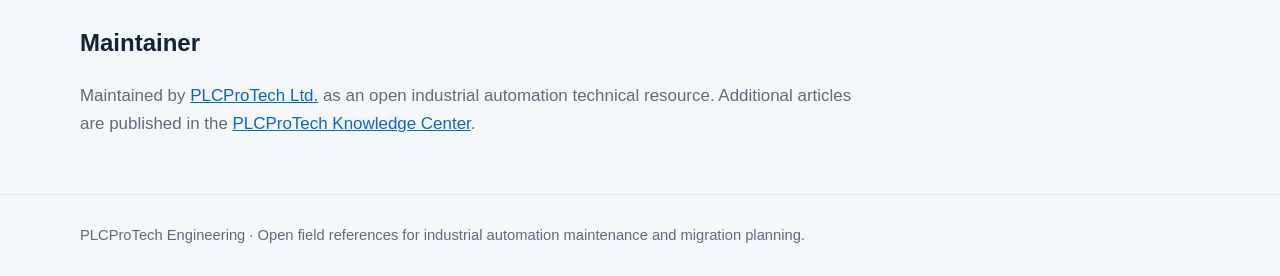
==== commit 97b937de: "Add analog input scaling migration checker" ====
--- a/index.html
+++ b/index.html
@@ -1 +1 @@
-<!doctype html><html lang="en"><head><meta charset="utf-8"><meta name="viewport" content="width=device-width,initial-scale=1"><title>Industrial Automation Engineering Casebook | PLCProTech</title><meta name="description" content="Open engineering case studies, field checklists and planning tools for legacy PLC, DCS and machinery protection systems."><link rel="stylesheet" href="assets/style.css"></head><body><header><div class="wrap brand">PLCProTech Engineering<small>Open industrial automation field references</small></div></header><main class="wrap"><section class="hero"><div class="eyebrow">Engineering Casebook</div><h1>Practical tools for legacy control-system work.</h1><p class="lead">This project collects vendor-neutral planning methods, field checklists and lightweight tools for engineers working with ageing PLC, DCS and machinery-protection systems.</p><div class="notice"><strong>Project principle:</strong> these are engineering reference scenarios, not invented customer stories. Exact hardware decisions must be checked against site drawings and manufacturer documentation.</div></section><section><h2>Case studies and tools</h2><div class="grid"><article class="card"><span class="tag">Case 01</span><h3>Legacy PLC Replacement Planning</h3><p>Document an ageing PLC installation, assess recovery risk and choose between spare support, phased migration and full replacement.</p><a href="cases/01-legacy-plc-replacement-planning.html">Open case →</a></article><article class="card"><span class="tag">Case 02</span><h3>DCS Spare Module Failure Planning</h3><p>Build a critical-spares matrix using process impact, redundancy, lead time, installed quantity and recovery options.</p><a href="cases/02-dcs-spare-module-failure-planning.html">Open case →</a></article><article class="card"><span class="tag">Case 03</span><h3>Bently Nevada 3500 Rack Spare Strategy</h3><p>Record rack architecture, power-supply redundancy, TDI dependencies and monitor-module spares before an outage.</p><a href="cases/03-bently-nevada-3500-rack-spare-strategy.html">Open case →</a></article><article class="card"><span class="tag">Case 04</span><h3>PLC Power Supply Failure Troubleshooting</h3><p>Use a structured fault-isolation sequence before replacing a PLC power supply or disturbing the rack.</p><a href="cases/04-plc-power-supply-failure-troubleshooting.html">Open case →</a></article><article class="card"><span class="tag">Case 05</span><h3>Document a Legacy Control System Before Migration</h3><p>Capture controller, firmware, software, I/O, networks, backups and drawings in a reusable field-survey record.</p><a href="cases/05-document-legacy-control-system.html">Open case →</a></article><article class="card"><span class="tag">Case 06</span><h3>4–20 mA Loop Scaling & Troubleshooting</h3><p>Convert measured current to engineering units, calculate expected mA and estimate the available loop-resistance budget before replacing field hardware.</p><a href="cases/06-4-20ma-loop-scaling-troubleshooting.html">Open calculator →</a></article></div></section><section><h2>Reusable files</h2><p class="lead">Each case is paired with editable CSV or JSON files where structured data is useful. The repository is designed to remain useful without proprietary software.</p><a class="btn" href="data/dcs-critical-spares.csv">DCS critical-spares CSV</a><a class="btn" href="data/bently-3500-rack-survey.csv">3500 rack survey CSV</a><a class="btn" href="data/plc-power-supply-checklist.csv">PLC PSU checklist CSV</a><a class="btn" href="data/legacy-system-survey.csv">Legacy system survey CSV</a><a class="btn" href="data/4-20ma-loop-check.csv">4–20 mA loop check CSV</a></section><section><h2>Maintainer</h2><p class="lead">Maintained by <a href="https://www.plcprotech.com/pages/about-us">PLCProTech Ltd.</a> as an open industrial automation technical resource. Additional articles are published in the <a href="https://www.plcprotech.com/blogs/knowledge">PLCProTech Knowledge Center</a>.</p></section></main><footer><div class="wrap">PLCProTech Engineering · Open field references for industrial automation maintenance and migration planning.</div></footer></body></html>+<!doctype html><html lang="en"><head><meta charset="utf-8"><meta name="viewport" content="width=device-width,initial-scale=1"><title>Industrial Automation Engineering Casebook | PLCProTech</title><meta name="description" content="Open engineering case studies, field checklists and planning tools for legacy PLC, DCS and machinery protection systems."><link rel="stylesheet" href="assets/style.css"></head><body><header><div class="wrap brand">PLCProTech Engineering<small>Open industrial automation field references</small></div></header><main class="wrap"><section class="hero"><div class="eyebrow">Engineering Casebook</div><h1>Practical tools for legacy control-system work.</h1><p class="lead">This project collects vendor-neutral planning methods, field checklists and lightweight tools for engineers working with ageing PLC, DCS and machinery-protection systems.</p><div class="notice"><strong>Project principle:</strong> these are engineering reference scenarios, not invented customer stories. Exact hardware decisions must be checked against site drawings and manufacturer documentation.</div></section><section><h2>Case studies and tools</h2><div class="grid"><article class="card"><span class="tag">Case 01</span><h3>Legacy PLC Replacement Planning</h3><p>Document an ageing PLC installation, assess recovery risk and choose between spare support, phased migration and full replacement.</p><a href="cases/01-legacy-plc-replacement-planning.html">Open case →</a></article><article class="card"><span class="tag">Case 02</span><h3>DCS Spare Module Failure Planning</h3><p>Build a critical-spares matrix using process impact, redundancy, lead time, installed quantity and recovery options.</p><a href="cases/02-dcs-spare-module-failure-planning.html">Open case →</a></article><article class="card"><span class="tag">Case 03</span><h3>Bently Nevada 3500 Rack Spare Strategy</h3><p>Record rack architecture, power-supply redundancy, TDI dependencies and monitor-module spares before an outage.</p><a href="cases/03-bently-nevada-3500-rack-spare-strategy.html">Open case →</a></article><article class="card"><span class="tag">Case 04</span><h3>PLC Power Supply Failure Troubleshooting</h3><p>Use a structured fault-isolation sequence before replacing a PLC power supply or disturbing the rack.</p><a href="cases/04-plc-power-supply-failure-troubleshooting.html">Open case →</a></article><article class="card"><span class="tag">Case 05</span><h3>Document a Legacy Control System Before Migration</h3><p>Capture controller, firmware, software, I/O, networks, backups and drawings in a reusable field-survey record.</p><a href="cases/05-document-legacy-control-system.html">Open case →</a></article><article class="card"><span class="tag">Case 06</span><h3>4–20 mA Loop Scaling & Troubleshooting</h3><p>Convert measured current to engineering units, calculate expected mA and estimate the available loop-resistance budget before replacing field hardware.</p><a href="cases/06-4-20ma-loop-scaling-troubleshooting.html">Open calculator →</a></article><article class="card"><span class="tag">Case 07</span><h3>PLC Analog Input Raw Count Scaling & Migration Checker</h3><p>Translate source analog raw counts into engineering units and calculate the equivalent target count for a replacement PLC or DCS input range.</p><a href="cases/07-plc-analog-input-raw-count-scaling-migration.html">Open migration checker →</a></article></div></section><section><h2>Reusable files</h2><p class="lead">Each case is paired with editable CSV or JSON files where structured data is useful. The repository is designed to remain useful without proprietary software.</p><a class="btn" href="data/dcs-critical-spares.csv">DCS critical-spares CSV</a><a class="btn" href="data/bently-3500-rack-survey.csv">3500 rack survey CSV</a><a class="btn" href="data/plc-power-supply-checklist.csv">PLC PSU checklist CSV</a><a class="btn" href="data/legacy-system-survey.csv">Legacy system survey CSV</a><a class="btn" href="data/4-20ma-loop-check.csv">4–20 mA loop check CSV</a><a class="btn" href="data/analog-input-scaling-migration-check.csv">Analog scaling migration CSV</a></section><section><h2>Maintainer</h2><p class="lead">Maintained by <a href="https://www.plcprotech.com/pages/about-us">PLCProTech Ltd.</a> as an open industrial automation technical resource. Additional articles are published in the <a href="https://www.plcprotech.com/blogs/knowledge">PLCProTech Knowledge Center</a>.</p></section></main><footer><div class="wrap">PLCProTech Engineering · Open field references for industrial automation maintenance and migration planning.</div></footer></body></html>
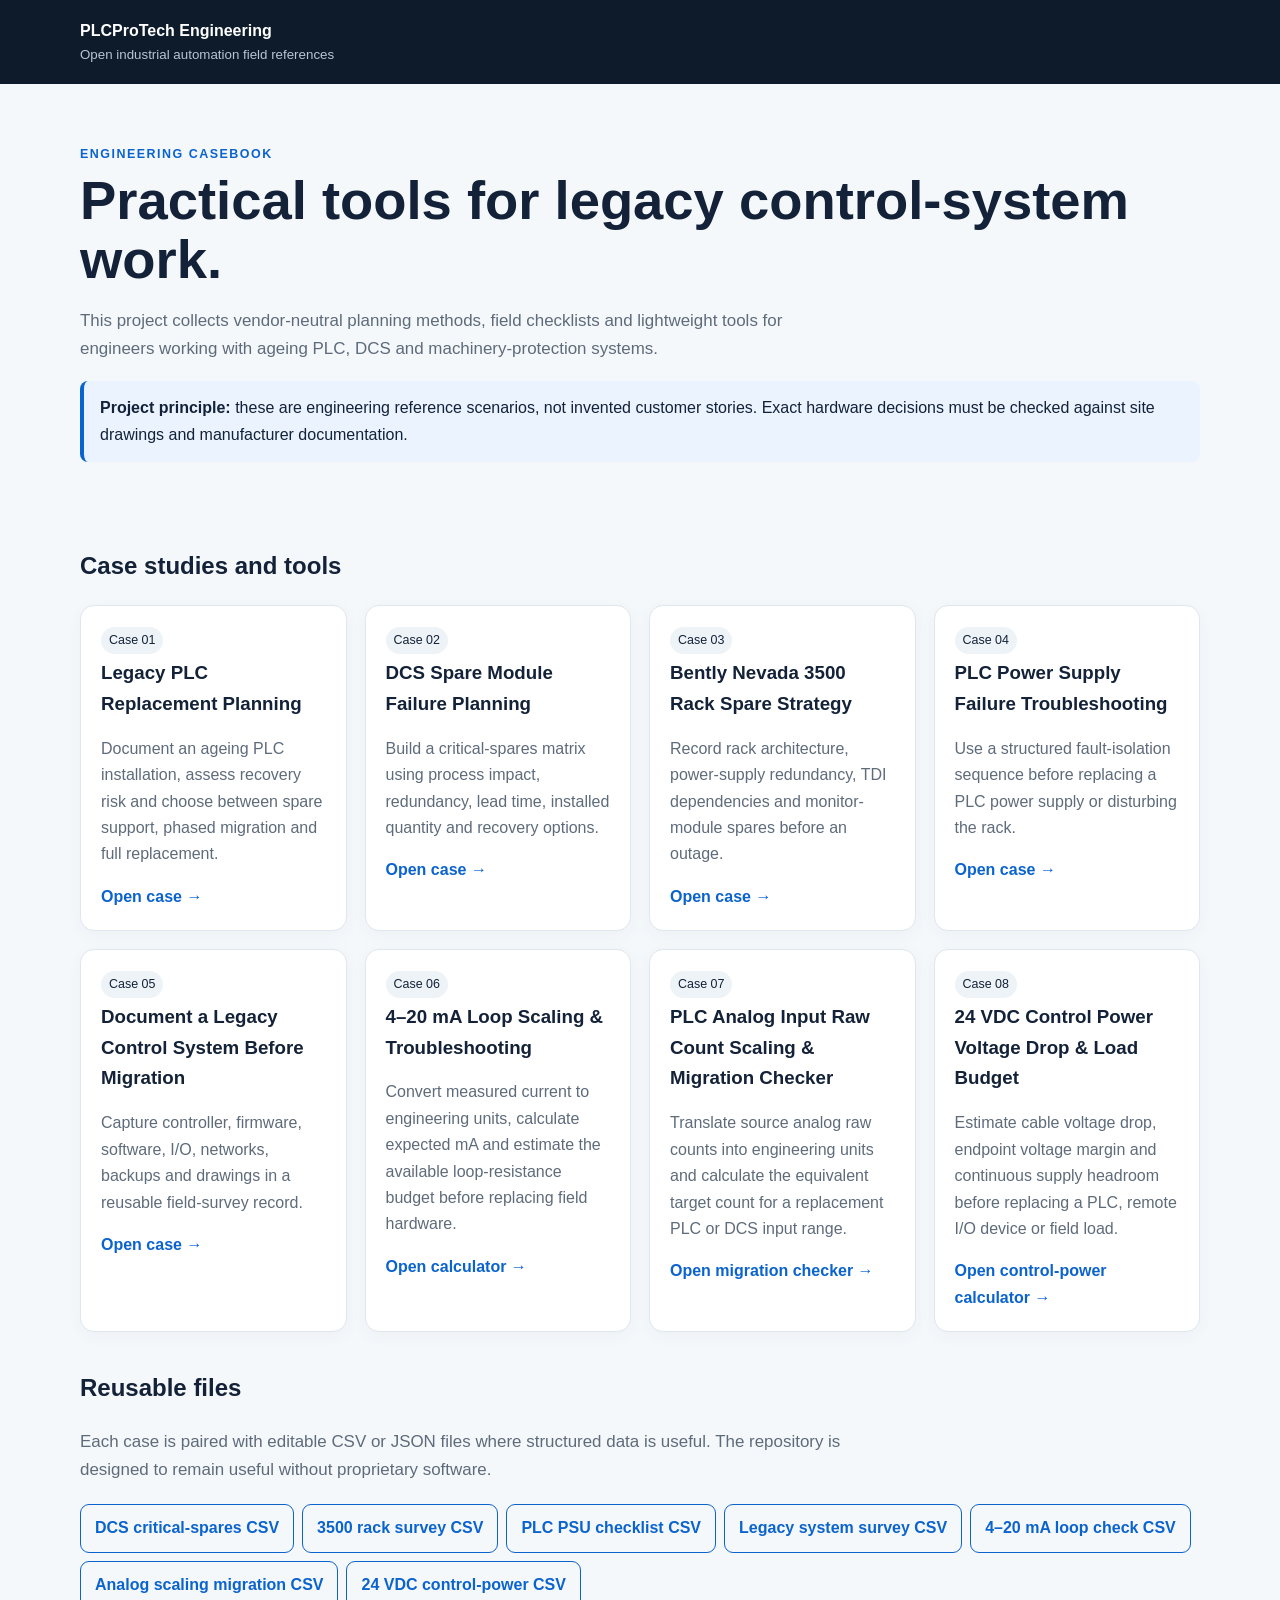
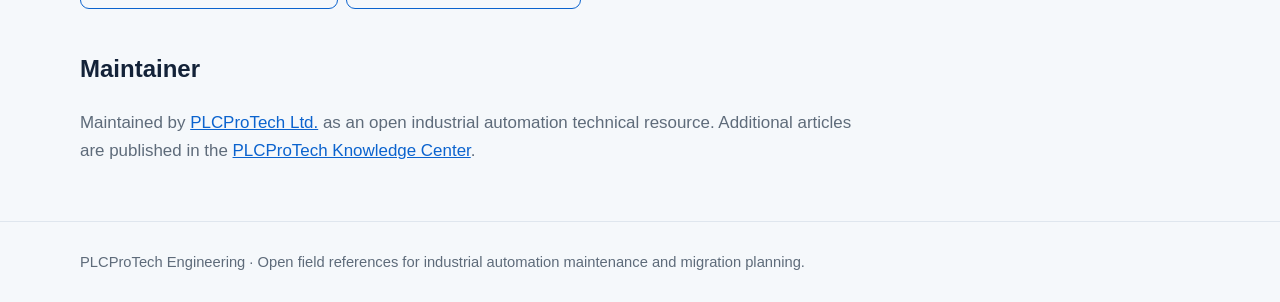
==== commit 4974466d: "Add Case 08 to engineering casebook" ====
--- a/index.html
+++ b/index.html
@@ -1 +1 @@
-<!doctype html><html lang="en"><head><meta charset="utf-8"><meta name="viewport" content="width=device-width,initial-scale=1"><title>Industrial Automation Engineering Casebook | PLCProTech</title><meta name="description" content="Open engineering case studies, field checklists and planning tools for legacy PLC, DCS and machinery protection systems."><link rel="stylesheet" href="assets/style.css"></head><body><header><div class="wrap brand">PLCProTech Engineering<small>Open industrial automation field references</small></div></header><main class="wrap"><section class="hero"><div class="eyebrow">Engineering Casebook</div><h1>Practical tools for legacy control-system work.</h1><p class="lead">This project collects vendor-neutral planning methods, field checklists and lightweight tools for engineers working with ageing PLC, DCS and machinery-protection systems.</p><div class="notice"><strong>Project principle:</strong> these are engineering reference scenarios, not invented customer stories. Exact hardware decisions must be checked against site drawings and manufacturer documentation.</div></section><section><h2>Case studies and tools</h2><div class="grid"><article class="card"><span class="tag">Case 01</span><h3>Legacy PLC Replacement Planning</h3><p>Document an ageing PLC installation, assess recovery risk and choose between spare support, phased migration and full replacement.</p><a href="cases/01-legacy-plc-replacement-planning.html">Open case →</a></article><article class="card"><span class="tag">Case 02</span><h3>DCS Spare Module Failure Planning</h3><p>Build a critical-spares matrix using process impact, redundancy, lead time, installed quantity and recovery options.</p><a href="cases/02-dcs-spare-module-failure-planning.html">Open case →</a></article><article class="card"><span class="tag">Case 03</span><h3>Bently Nevada 3500 Rack Spare Strategy</h3><p>Record rack architecture, power-supply redundancy, TDI dependencies and monitor-module spares before an outage.</p><a href="cases/03-bently-nevada-3500-rack-spare-strategy.html">Open case →</a></article><article class="card"><span class="tag">Case 04</span><h3>PLC Power Supply Failure Troubleshooting</h3><p>Use a structured fault-isolation sequence before replacing a PLC power supply or disturbing the rack.</p><a href="cases/04-plc-power-supply-failure-troubleshooting.html">Open case →</a></article><article class="card"><span class="tag">Case 05</span><h3>Document a Legacy Control System Before Migration</h3><p>Capture controller, firmware, software, I/O, networks, backups and drawings in a reusable field-survey record.</p><a href="cases/05-document-legacy-control-system.html">Open case →</a></article><article class="card"><span class="tag">Case 06</span><h3>4–20 mA Loop Scaling & Troubleshooting</h3><p>Convert measured current to engineering units, calculate expected mA and estimate the available loop-resistance budget before replacing field hardware.</p><a href="cases/06-4-20ma-loop-scaling-troubleshooting.html">Open calculator →</a></article><article class="card"><span class="tag">Case 07</span><h3>PLC Analog Input Raw Count Scaling & Migration Checker</h3><p>Translate source analog raw counts into engineering units and calculate the equivalent target count for a replacement PLC or DCS input range.</p><a href="cases/07-plc-analog-input-raw-count-scaling-migration.html">Open migration checker →</a></article></div></section><section><h2>Reusable files</h2><p class="lead">Each case is paired with editable CSV or JSON files where structured data is useful. The repository is designed to remain useful without proprietary software.</p><a class="btn" href="data/dcs-critical-spares.csv">DCS critical-spares CSV</a><a class="btn" href="data/bently-3500-rack-survey.csv">3500 rack survey CSV</a><a class="btn" href="data/plc-power-supply-checklist.csv">PLC PSU checklist CSV</a><a class="btn" href="data/legacy-system-survey.csv">Legacy system survey CSV</a><a class="btn" href="data/4-20ma-loop-check.csv">4–20 mA loop check CSV</a><a class="btn" href="data/analog-input-scaling-migration-check.csv">Analog scaling migration CSV</a></section><section><h2>Maintainer</h2><p class="lead">Maintained by <a href="https://www.plcprotech.com/pages/about-us">PLCProTech Ltd.</a> as an open industrial automation technical resource. Additional articles are published in the <a href="https://www.plcprotech.com/blogs/knowledge">PLCProTech Knowledge Center</a>.</p></section></main><footer><div class="wrap">PLCProTech Engineering · Open field references for industrial automation maintenance and migration planning.</div></footer></body></html>+<!doctype html><html lang="en"><head><meta charset="utf-8"><meta name="viewport" content="width=device-width,initial-scale=1"><title>Industrial Automation Engineering Casebook | PLCProTech</title><meta name="description" content="Open engineering case studies, field checklists and planning tools for legacy PLC, DCS and machinery protection systems."><link rel="stylesheet" href="assets/style.css"></head><body><header><div class="wrap brand">PLCProTech Engineering<small>Open industrial automation field references</small></div></header><main class="wrap"><section class="hero"><div class="eyebrow">Engineering Casebook</div><h1>Practical tools for legacy control-system work.</h1><p class="lead">This project collects vendor-neutral planning methods, field checklists and lightweight tools for engineers working with ageing PLC, DCS and machinery-protection systems.</p><div class="notice"><strong>Project principle:</strong> these are engineering reference scenarios, not invented customer stories. Exact hardware decisions must be checked against site drawings and manufacturer documentation.</div></section><section><h2>Case studies and tools</h2><div class="grid"><article class="card"><span class="tag">Case 01</span><h3>Legacy PLC Replacement Planning</h3><p>Document an ageing PLC installation, assess recovery risk and choose between spare support, phased migration and full replacement.</p><a href="cases/01-legacy-plc-replacement-planning.html">Open case →</a></article><article class="card"><span class="tag">Case 02</span><h3>DCS Spare Module Failure Planning</h3><p>Build a critical-spares matrix using process impact, redundancy, lead time, installed quantity and recovery options.</p><a href="cases/02-dcs-spare-module-failure-planning.html">Open case →</a></article><article class="card"><span class="tag">Case 03</span><h3>Bently Nevada 3500 Rack Spare Strategy</h3><p>Record rack architecture, power-supply redundancy, TDI dependencies and monitor-module spares before an outage.</p><a href="cases/03-bently-nevada-3500-rack-spare-strategy.html">Open case →</a></article><article class="card"><span class="tag">Case 04</span><h3>PLC Power Supply Failure Troubleshooting</h3><p>Use a structured fault-isolation sequence before replacing a PLC power supply or disturbing the rack.</p><a href="cases/04-plc-power-supply-failure-troubleshooting.html">Open case →</a></article><article class="card"><span class="tag">Case 05</span><h3>Document a Legacy Control System Before Migration</h3><p>Capture controller, firmware, software, I/O, networks, backups and drawings in a reusable field-survey record.</p><a href="cases/05-document-legacy-control-system.html">Open case →</a></article><article class="card"><span class="tag">Case 06</span><h3>4–20 mA Loop Scaling & Troubleshooting</h3><p>Convert measured current to engineering units, calculate expected mA and estimate the available loop-resistance budget before replacing field hardware.</p><a href="cases/06-4-20ma-loop-scaling-troubleshooting.html">Open calculator →</a></article><article class="card"><span class="tag">Case 07</span><h3>PLC Analog Input Raw Count Scaling & Migration Checker</h3><p>Translate source analog raw counts into engineering units and calculate the equivalent target count for a replacement PLC or DCS input range.</p><a href="cases/07-plc-analog-input-raw-count-scaling-migration.html">Open migration checker →</a></article><article class="card"><span class="tag">Case 08</span><h3>24 VDC Control Power Voltage Drop & Load Budget</h3><p>Estimate cable voltage drop, endpoint voltage margin and continuous supply headroom before replacing a PLC, remote I/O device or field load.</p><a href="cases/08-24vdc-control-power-voltage-drop-load-budget.html">Open control-power calculator →</a></article></div></section><section><h2>Reusable files</h2><p class="lead">Each case is paired with editable CSV or JSON files where structured data is useful. The repository is designed to remain useful without proprietary software.</p><a class="btn" href="data/dcs-critical-spares.csv">DCS critical-spares CSV</a><a class="btn" href="data/bently-3500-rack-survey.csv">3500 rack survey CSV</a><a class="btn" href="data/plc-power-supply-checklist.csv">PLC PSU checklist CSV</a><a class="btn" href="data/legacy-system-survey.csv">Legacy system survey CSV</a><a class="btn" href="data/4-20ma-loop-check.csv">4–20 mA loop check CSV</a><a class="btn" href="data/analog-input-scaling-migration-check.csv">Analog scaling migration CSV</a><a class="btn" href="data/24vdc-control-power-check.csv">24 VDC control-power CSV</a></section><section><h2>Maintainer</h2><p class="lead">Maintained by <a href="https://www.plcprotech.com/pages/about-us">PLCProTech Ltd.</a> as an open industrial automation technical resource. Additional articles are published in the <a href="https://www.plcprotech.com/blogs/knowledge">PLCProTech Knowledge Center</a>.</p></section></main><footer><div class="wrap">PLCProTech Engineering · Open field references for industrial automation maintenance and migration planning.</div></footer></body></html>
